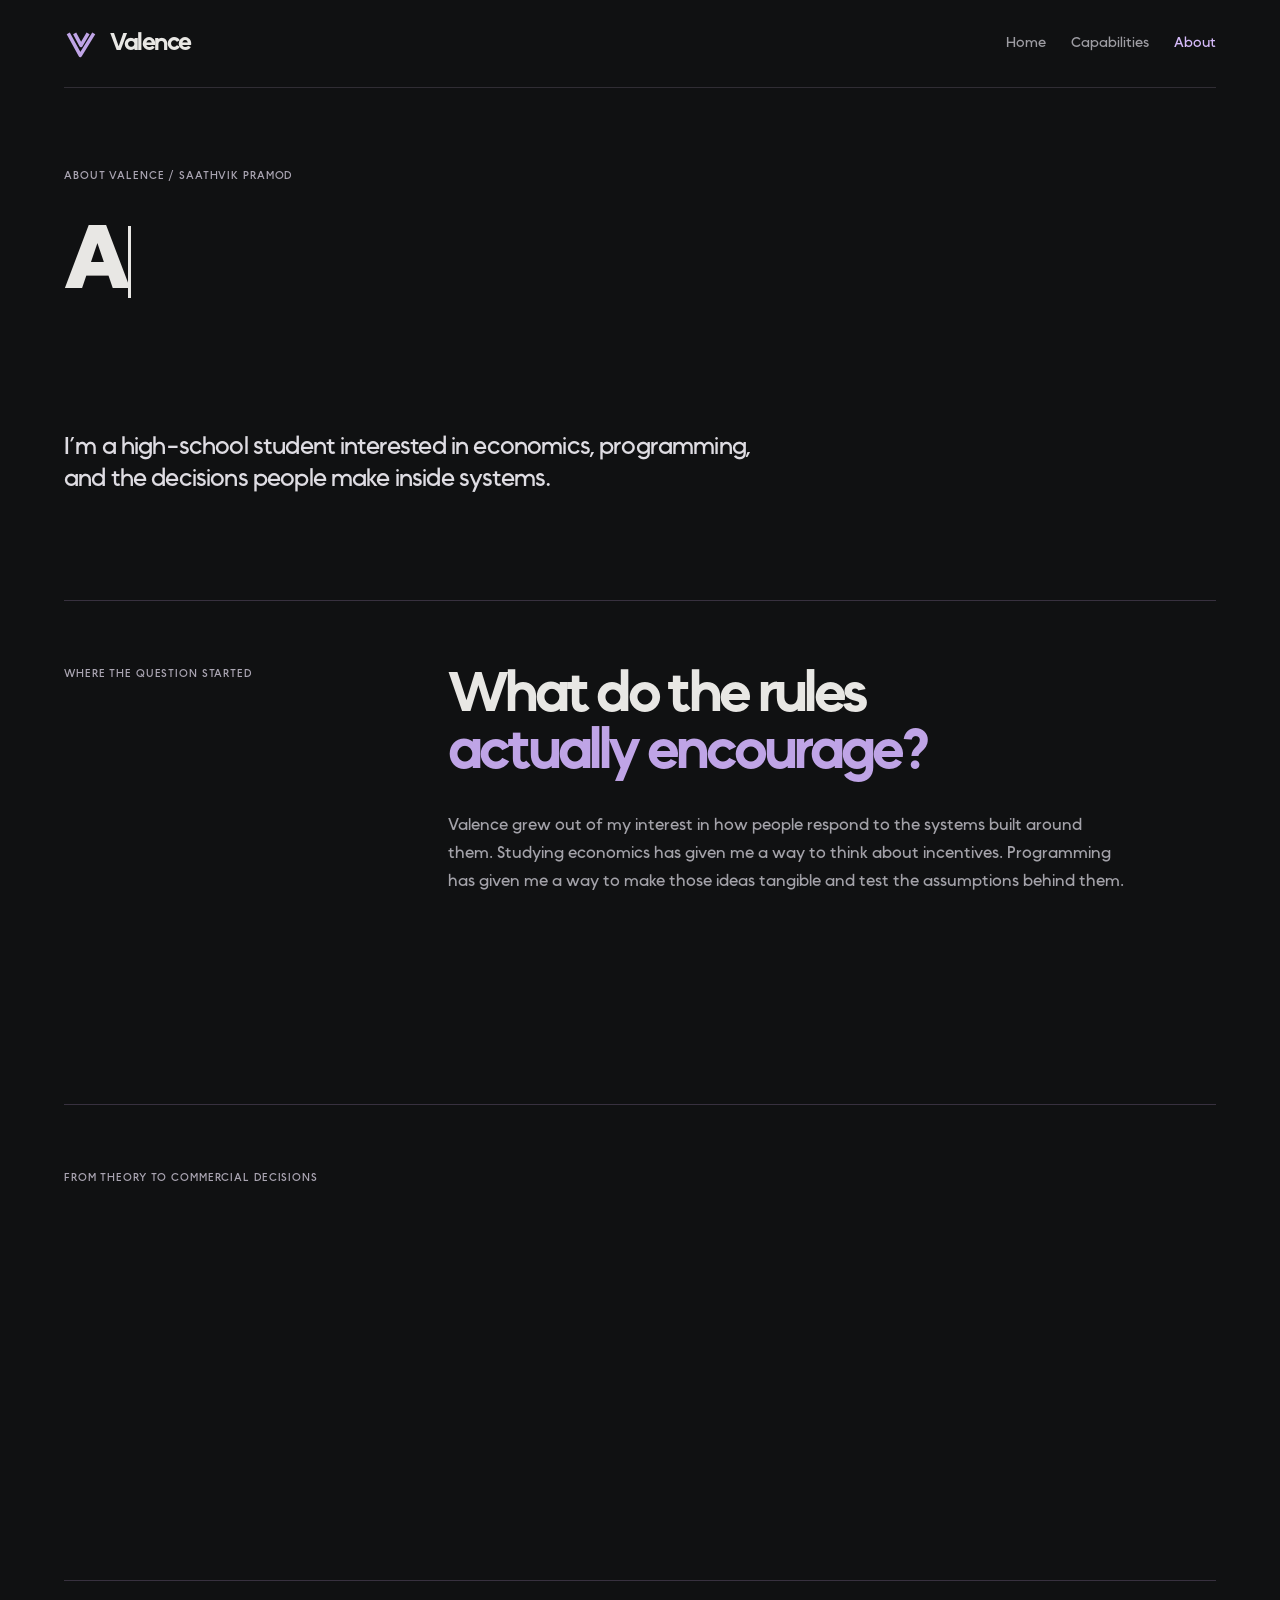
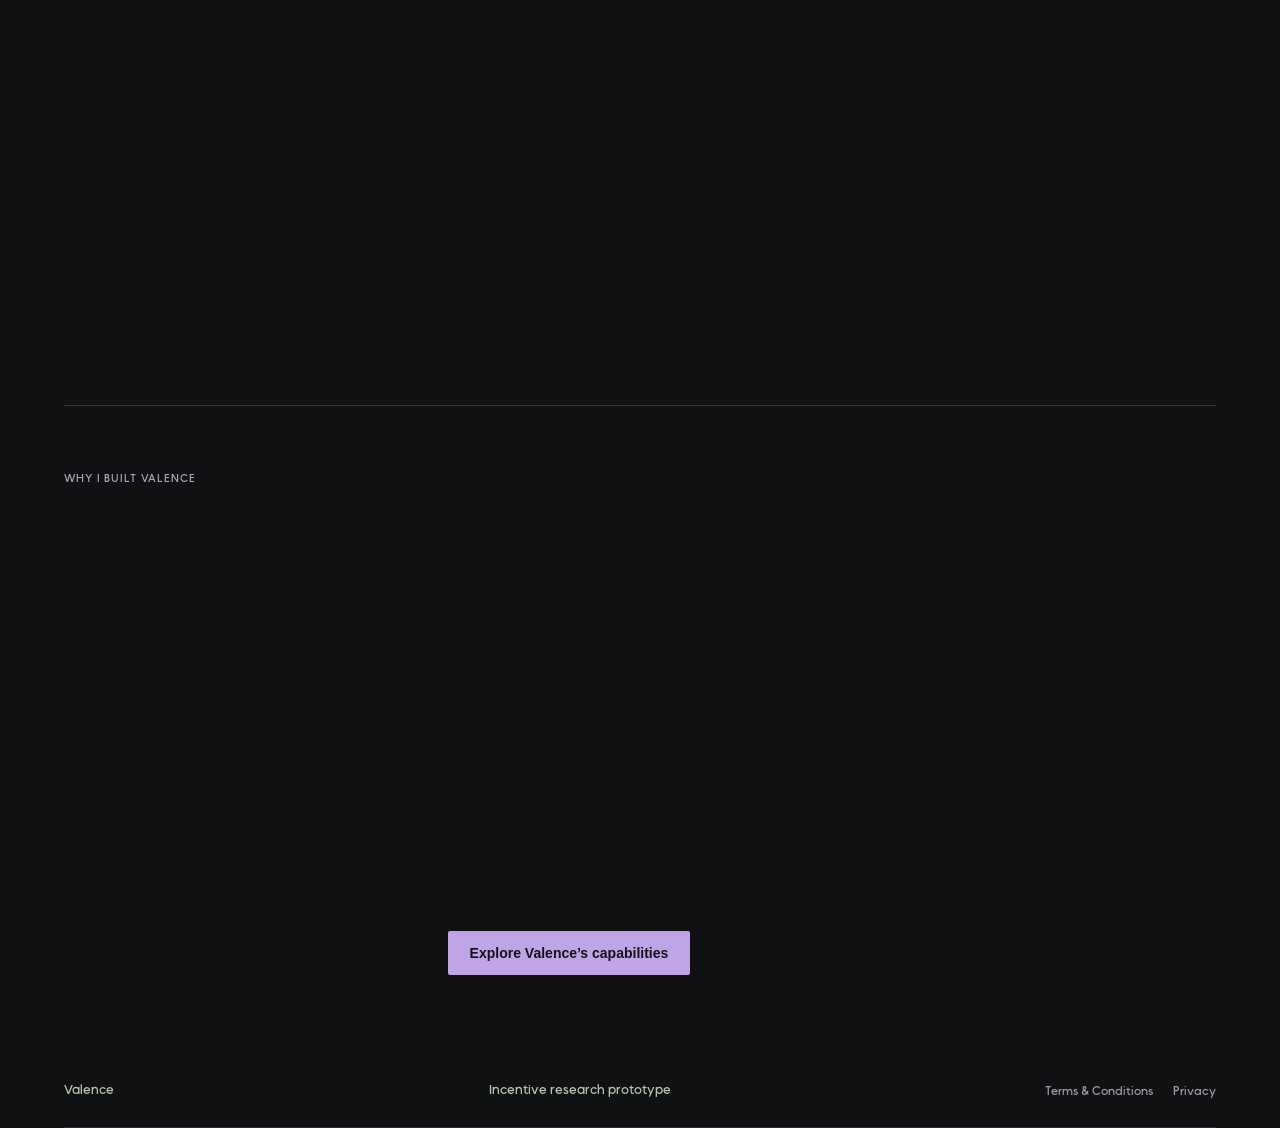
==== about.html @ 8403eb71 "Add files via upload" ====
<!doctype html><html lang="en"><head><meta charset="utf-8"><meta name="referrer" content="no-referrer"><meta http-equiv="Content-Security-Policy" content="default-src 'self'; script-src 'self'; style-src 'self'; style-src-attr 'unsafe-inline'; img-src 'self'; font-src 'self'; connect-src 'none'; object-src 'none'; base-uri 'none'; form-action 'none'; frame-src 'none'"><meta name="viewport" content="width=device-width,initial-scale=1"><title>About | Valence</title><link rel="preload" href="fonts/OkineSans-Regular.otf" as="font" type="font/otf" crossorigin>
<link rel="preload" href="fonts/OkineSans-Bold.otf" as="font" type="font/otf" crossorigin>
<link rel="stylesheet" href="styles.css"></head><body><header><a class="brand" href="index.html"><img class="logo" src="logo.svg" alt="">Valence</a><nav aria-label="Main navigation"><a href="index.html">Home</a><a href="capabilities.html">Capabilities</a><a href="about.html" aria-current="page">About</a></nav></header><main><section class="about-intro"><div class="micro">About Valence / Saathvik Pramod</div><h1 data-type-title>A question<br>worth <em>building for.</em></h1><p class="lead">I’m a high-school student interested in economics, programming, and the decisions people make inside systems.</p></section><section class="about-story"><div class="micro">Where the question started</div><div><h2 class="word-reveal">What do the rules<br><em>actually encourage?</em></h2><p class="reveal">Valence grew out of my interest in how people respond to the systems built around them. Studying economics has given me a way to think about incentives. Programming has given me a way to make those ideas tangible and test the assumptions behind them.</p><p class="reveal">My projects have become a way to investigate questions I encounter in economics. I built Ceteris to help students construct and explore economic diagrams, and Causal Playground to examine how different statistical methods can produce different answers from the same underlying model.</p></div></section><section class="about-story"><div class="micro">From theory to commercial decisions</div><div><h2 class="word-reveal">The details<br><em>change the outcome.</em></h2><p class="reveal">Alongside those projects, I’ve been researching consumer algorithms and contract complexity. That work explores how better computational tools might change the incentives of businesses whose offers they evaluate.</p><p class="reveal">During my logistics internship with Kochi Holdings, I worked on market-entry comparisons involving customs arrangements, duty deferral, and working capital. It gave me experience examining how commercial decisions depend on the details of their terms.</p></div></section><section class="about-question"><p class="word-reveal">A company sets a target.<br>A salesperson responds to the reward.<br><em>Where do their interests diverge?</em></p></section><section class="about-story"><div class="micro">Why I built Valence</div><div><h2 class="word-reveal">Make a trade-off<br><em>visible.</em></h2><p class="reveal">Valence brings these interests together around compensation design. I wanted to explore the conditions under which a sensible decision for a salesperson becomes an expensive one for the company.</p><p class="reveal">The current prototype investigates that question through models of commissions, discounts, and deal timing. Building it as a high-school student has also meant making the limits explicit. The calculations can demonstrate an incentive conflict under defined assumptions; understanding a real organization takes further evidence.</p><p class="reveal">My aim is to make those trade-offs visible, with calculations people can inspect and assumptions they can challenge.</p><a class="cta" href="capabilities.html">Explore Valence’s capabilities</a></div></section></main><footer><a href="index.html">Valence</a><span>Incentive research prototype</span><nav aria-label="Legal"><a href="terms.html">Terms &amp; Conditions</a><a href="privacy.html">Privacy</a></nav></footer><script src="app.js"></script></body></html>
---- styles.css ----
*{box-sizing:border-box}html{scroll-behavior:smooth}body{background:#181b1a;color:#e6e7da;font:16px/1.55 'Arial',sans-serif;margin:0}main,header,footer{width:min(90%,1400px);margin:auto}header,footer,.bar{display:flex;align-items:center;justify-content:space-between;border-bottom:1px solid #414641;padding:22px 0;gap:20px}a{color:inherit;text-decoration:none}a:hover{color:#d4e996}.brand{font-weight:650;font-size:24px;letter-spacing:-1.3px}.mark{color:#d1e88e;display:inline-block;transform:skew(-21deg);letter-spacing:-5px;margin-right:14px}nav{display:flex;gap:25px;font-size:14px}.hero{display:grid;grid-template-columns:1fr 1fr;align-items:center;padding:65px 0 54px;gap:3vw}.micro,small{font:12px/1.5 monospace;letter-spacing:.08em;color:#b8c3ae}.micro{text-transform:uppercase}.micro i{display:inline-block;width:7px;height:7px;background:#cce998;border-radius:50%;margin-right:9px}h1,h2{font-weight:450;letter-spacing:-.065em;line-height:1.02}h1{font-size:clamp(55px,6.6vw,106px);margin:24px 0}h1 em,h2 em{font-family:Georgia,serif;font-weight:400;color:#cadd9c}p{color:#bec4bc;max-width:48ch}.cta,button{display:inline-block;background:#d0e49b;color:#1d251a;border:0;border-radius:3px;padding:13px 19px;margin:15px 0;font:600 14px Arial;cursor:pointer}.cta:hover,button:hover{background:#e2f0c1}.plate{background:#202522;position:relative;padding:16px;aspect-ratio:1.24;display:flex;flex-direction:column;justify-content:space-between;overflow:hidden}.plate canvas{position:absolute;inset:0;width:100%;height:100%}.plate small{position:relative;font-size:10px}.plate small:last-child{text-align:right}section{scroll-margin-top:20px}.lab{border-top:1px solid #55604f;padding:35px 0 55px}.lab h2,#notes h2{font-size:clamp(40px,5vw,76px);margin:18px 0}.work{display:grid;grid-template-columns:1fr 1.3fr;gap:7%;margin-top:28px;border-block:1px solid #424841;padding:24px 0}.controls label{display:block;margin:14px 0}input{width:100%;accent-color:#cde49b}output{float:right}.graph{width:100%;height:170px}.result{color:#d3e5ad;min-height:3em}details{padding:17px 0;border-bottom:1px solid #464c45}summary{cursor:pointer}footer{margin-top:52px;font-size:13px;color:#bac1b3}.rise{animation:enter .8s ease-out both}@keyframes enter{from{opacity:0;transform:translateY(14px)}}@media(max-width:760px){.hero,.work{grid-template-columns:1fr}.hero{padding:35px 0}.plate{margin-top:18px;aspect-ratio:1.6}nav{gap:12px}header{gap:10px}.brand{font-size:21px}}@media(prefers-reduced-motion:reduce){*{scroll-behavior:auto!important;animation:none!important}}

:root{color-scheme:dark}body{background:#101112;color:#e8e7e4}header{padding:25px 0}.mark{color:#bfa4e6}nav a{color:#9d9ca2}nav a:hover{color:#d0b7f4}.hero{grid-template-columns:1.05fr 1fr;padding:60px 0 90px;gap:9%}h1{font-size:clamp(60px,7.6vw,118px);font-weight:750;letter-spacing:-.075em;line-height:.9;margin:30px 0}h1 em{color:#e8e7e4;font:inherit}h1 .accent{color:#bfa4e6}.micro,small{color:#aaa5b2;font-size:11px}.lead{font-size:24px;line-height:1.35;color:#dedce2;letter-spacing:-.035em}p{color:#a3a2a9;line-height:1.75}.cta,button{background:#bfa4e6;color:#141116;padding:14px 22px;border-radius:2px}.cta:hover,button:hover{background:#d0b9ee}input{accent-color:#bfa4e6}.study{border:1px solid #353138;background:#161518;padding:26px;align-self:center}.study-head,.timeline,.readout{display:flex;justify-content:space-between;align-items:center;gap:10px}.study-head{font:10px monospace;letter-spacing:.08em;border-bottom:1px solid #373139;padding-bottom:20px}.live{color:#bfa4e6}.timeline{font:10px monospace;color:#8e8995;margin-top:26px}.deal{padding:35px 0 26px}.deal h3{font-size:44px;letter-spacing:-.05em;line-height:1.08;font-weight:500;margin:15px 0 27px}.path{display:flex;gap:5px}.path span{height:4px;flex:1;background:#bfa4e6;animation:fill 4s infinite;transform-origin:left}.path span:nth-child(2){animation-delay:.2s}.path span:nth-child(3){animation-delay:.4s}.path span:nth-child(4){animation-delay:.6s}.path span:nth-child(5){animation-delay:.8s}.path span:nth-child(6){animation-delay:1s}.path span:nth-child(7){animation-delay:1.2s}.readout{border-top:1px solid #333036;padding:18px 0;font-size:13px;color:#aaa5af}.readout strong{font-size:25px;letter-spacing:-.04em;font-weight:500;color:#ddd6e7}.readout .bonus{color:#bfa4e6}.finding{display:flex;align-items:center;gap:17px;border-block:1px solid #403746;padding:20px 0;margin:0 0 20px;color:#9f96aa;font-size:14px}.finding b{color:#d8c5ee;font-weight:500}.cross{font-size:34px;color:#bfa4e6}.study-link{font-size:13px}.study-note{display:block;margin-top:22px;font-size:10px}.principle{border-top:1px solid #302e34;padding:70px 0}.principle p{font-size:clamp(28px,3.7vw,55px);color:#e0dce4;letter-spacing:-.045em;line-height:1.2;max-width:none;margin-bottom:0}.principle p span{color:#a78acb}.lab{padding:65px 0 80px;border-color:#353039}.lab h2,#notes h2,.closing h2{font-weight:500;letter-spacing:-.06em}h2 em{font:inherit;color:#bfa4e6}.work{gap:10%;border-color:#353039;margin-top:40px;padding:35px 0}.bar,details,header,footer{border-color:#302d34}.result{color:#c4afdf}.graph{height:210px}#notes{padding:40px 0}.closing{text-align:center;padding:100px 0 80px}.closing h2{font-size:clamp(50px,7vw,100px);line-height:1;margin:25px 0}.reveal{opacity:0;transform:translateY(25px);transition:opacity .8s,transform .8s}.reveal.visible{opacity:1;transform:none}a,button{transition:background .2s,color .2s}footer{margin-top:0;padding:26px 0}@keyframes fill{0%,12%{transform:scaleX(.05);opacity:.25}45%,80%{transform:scaleX(1);opacity:1}100%{opacity:.25}}@media(max-width:760px){.hero{grid-template-columns:1fr;gap:35px;padding-top:36px}.study{width:100%}h1{font-size:clamp(60px,13vw,95px)}.work{gap:24px}.principle{padding:45px 0}}@media(prefers-reduced-motion:reduce){.reveal{opacity:1;transform:none}.path span{animation:none}}

.brand{display:flex;align-items:center;gap:12px;letter-spacing:-.06em}.logo{width:34px;height:34px}.sim-controls{display:grid;grid-template-columns:1fr 1fr;gap:8px 24px}.sim-controls label{font-size:13px}.sim-controls output{color:#d8c2f5}select{width:100%;padding:11px;background:#201d25;color:#eee;border:1px solid #49404f;font:inherit}.work{grid-template-columns:1fr 1.15fr;gap:5%}.graph{height:290px}.metric-row{display:grid;grid-template-columns:1fr 1fr;gap:20px;padding:20px 0;border-bottom:1px solid #353039}.metric-row small{display:block}.metric-row strong{display:block;font-size:25px;font-weight:500}.actions{display:flex;gap:12px;flex-wrap:wrap}.secondary{background:transparent;color:#cbb5e9;border:1px solid #665376}.legend{display:flex;gap:18px;font-size:12px;color:#aaa}.steps{display:flex;gap:15px;font:11px monospace;color:#8c8694;margin-top:20px}.steps .active{color:#ddc5ff}.case{border-block:1px solid #353039;padding:65px 0}.case h2{font-size:clamp(36px,5vw,65px);max-width:800px;margin:20px 0}.case-grid{display:grid;grid-template-columns:1fr 1fr;gap:8%}.case a{text-decoration:underline;text-underline-offset:4px;color:#c7abec}.finding{animation:none}.result{font-size:14px}.case p{max-width:60ch}button:disabled{opacity:.6}input,select,button,a{outline-offset:5px}.study h3{font-size:40px}@media(max-width:760px){.work,.case-grid{grid-template-columns:1fr}.sim-controls{grid-template-columns:1fr 1fr}.metric-row strong{font-size:21px}.steps{flex-wrap:wrap}nav{font-size:12px;gap:12px}}

/* Preserve headline layout while revealing individual characters. */
.typing-character { visibility: hidden; position: relative; }
.typing-character.typed { visibility: visible; }
.typing-character.cursor::after {
  content: '';
  position: absolute;
  left: 100%;
  top: .12em;
  width: .035em;
  height: .8em;
  margin-left: .035em;
  background: currentColor;
}
.typing-complete .cursor::after { animation: caret-blink 1s step-end infinite; }
@keyframes caret-blink { 0%, 49% { opacity: 1; } 50%, 100% { opacity: 0; } }
@media (prefers-reduced-motion: reduce) {
  .typing-complete .cursor::after { animation: none; }
}

@font-face { font-family: "MADE Okine Sans"; src: url("fonts/OkineSans-Light.otf") format("opentype"); font-weight: 300; font-style: normal; font-display: swap; }
@font-face { font-family: "MADE Okine Sans"; src: url("fonts/OkineSans-Regular.otf") format("opentype"); font-weight: 400; font-style: normal; font-display: swap; }
@font-face { font-family: "MADE Okine Sans"; src: url("fonts/OkineSans-Medium.otf") format("opentype"); font-weight: 500; font-style: normal; font-display: swap; }
@font-face { font-family: "MADE Okine Sans"; src: url("fonts/OkineSans-Bold.otf") format("opentype"); font-weight: 700; font-style: normal; font-display: swap; }
@font-face { font-family: "MADE Okine Sans"; src: url("fonts/OkineSans-Black.otf") format("opentype"); font-weight: 900; font-style: normal; font-display: swap; }
body, button, select, input, small, .micro, .study-head, .timeline, .steps { font-family: "MADE Okine Sans", Arial, sans-serif; }
h1 em, h2 em { font-family: inherit; }
.cap-intro { padding: 90px 0 65px; max-width: 1000px; }
.cap-intro h1 { font-size: clamp(52px,7vw,100px); line-height: .98; }
.cap-intro p { font-size: 21px; max-width: 650px; }
.cap-jump { display:flex; gap: 25px; flex-wrap:wrap; padding: 20px 0; border-block:1px solid #353039; color:#b8a8cc; font-size:14px; }
.cap-section { padding: 75px 0; border-bottom:1px solid #353039; }
.cap-section h2 { font-size:clamp(34px,4.5vw,64px); margin:15px 0 30px; max-width:850px; }
.cap-split { display:grid; grid-template-columns:.9fr 1.1fr; gap:8%; align-items:start; }
.cap-section p { max-width:60ch; }
.cap-section h3 { font-size:23px; font-weight:500; letter-spacing:-.025em; }
.cap-demo { border:1px solid #39333f; padding:25px; background:#161518; }
.cap-demo label { display:block; font-size:14px; margin:14px 0; }
.cap-demo output { color:#c9afea; }
.cap-demo canvas { width:100%; height:190px; display:block; }
.cap-table-wrap { overflow-x:auto; }
.cap-table { width:100%; border-collapse:collapse; text-align:left; font-size:14px; font-variant-numeric:tabular-nums; }
.cap-table th { font-weight:400; color:#ada3b8; }
.cap-table td,.cap-table th { padding:17px 12px 17px 0; border-bottom:1px solid #38313f; white-space:nowrap; }
.cap-table .preferred { color:#dcc6f9; }
.cap-feedback { min-height:4.5em; color:#c7b1e3; font-size:14px; }
.word-reveal .reveal-word { display:inline-block; opacity:0; transform:translateY(10px); transition:opacity .6s,transform .6s; transition-delay:var(--delay); }
.word-reveal.visible .reveal-word { opacity:1; transform:none; }
.result-arrival { animation:result-arrival .45s ease-out both; }
@keyframes result-arrival { from {opacity:.2;transform:translateY(7px)} to {opacity:1;transform:none} }
.scope-list { padding-left:20px; color:#aaa3b0; line-height:1.8; }
nav a[aria-current="page"] { color:#d5baf9; }
@media(max-width:850px) { .cap-split {grid-template-columns:1fr;gap:25px} header {flex-wrap:wrap}nav{flex-wrap:wrap}.cap-intro{padding:50px 0}.cap-demo{padding:18px} }
@media(prefers-reduced-motion:reduce) { .word-reveal .reveal-word{opacity:1;transform:none;transition:none} }

h1 {font-weight:700; font-size:clamp(54px,6.7vw,104px); letter-spacing:-.065em;}
.brand {font-weight:500;}
@media(max-width:760px){h1{font-size:clamp(44px,11vw,82px)}}

.curve-legend { color:#bfa4e6; }
.legal-page {max-width:850px;padding:65px 0 90px;}
.legal-page h1{font-size:clamp(38px,6vw,74px);line-height:1.1;letter-spacing:-.04em;}
.legal-page h2{font-size:24px;letter-spacing:-.02em;line-height:1.3;margin-top:35px;}
.legal-page p{max-width:75ch;}
.legal-page a{color:#cbb0eb;text-decoration:underline;text-underline-offset:3px;}
footer{flex-wrap:wrap;}footer nav{font-size:12px;gap:20px;}

.auto-lab {display:grid;grid-template-columns:1fr 1.1fr;gap:7%;border-block:1px solid #39313f;padding:30px 0;margin:35px 0;}
.auto-status {display:flex;justify-content:space-between;align-items:center;gap:15px;flex-wrap:wrap;}
.pause-demo {font-size:11px;padding:7px 10px;margin:0;}
.auto-lab h3 {font-size:clamp(25px,3vw,42px);line-height:1.2;letter-spacing:-.04em;min-height:2.4em;margin:30px 0 12px;font-weight:500;}
.auto-lab p {min-height:6em;}
.demo-curve {width:100%;height:230px;display:block;}
.auto-track {display:flex;gap:8px;margin:30px 0;}
.auto-track span {height:3px;background:#38303f;flex:1;transition:background .4s;}
.auto-track span.active {background:#bfa4e6;}
.text-link {display:inline-block;color:#cbb5e7;border-bottom:1px solid #665275;padding-bottom:5px;}
.about-intro {padding:80px 0;max-width:1050px;}
.about-intro h1 {font-size:clamp(50px,7vw,100px);line-height:1.04;}
.about-intro h1 em {color:#bfa4e6;font:inherit;}
.about-intro .lead {max-width:720px;}
.about-story {display:grid;grid-template-columns:.55fr 1.45fr;gap:8%;padding:65px 0;border-top:1px solid #38313f;}
.about-story h2 {font-size:clamp(35px,4.4vw,63px);margin:0 0 30px;}
.about-story p {max-width:68ch;}
.about-question {padding:70px 0;border-top:1px solid #38313f;}
.about-question p {font-size:clamp(25px,3.5vw,49px);line-height:1.45;letter-spacing:-.045em;max-width:100%;color:#ddd6e8;}
.about-question em {font-style:normal;color:#bfa4e6;}
.word-reveal .accent {color:#bfa4e6;}
@media(max-width:850px){.auto-lab,.about-story{grid-template-columns:1fr;gap:25px}.about-intro{padding:45px 0}.auto-lab h3,.auto-lab p{min-height:0}.cap-intro h1{font-size:clamp(38px,8vw,80px)}}
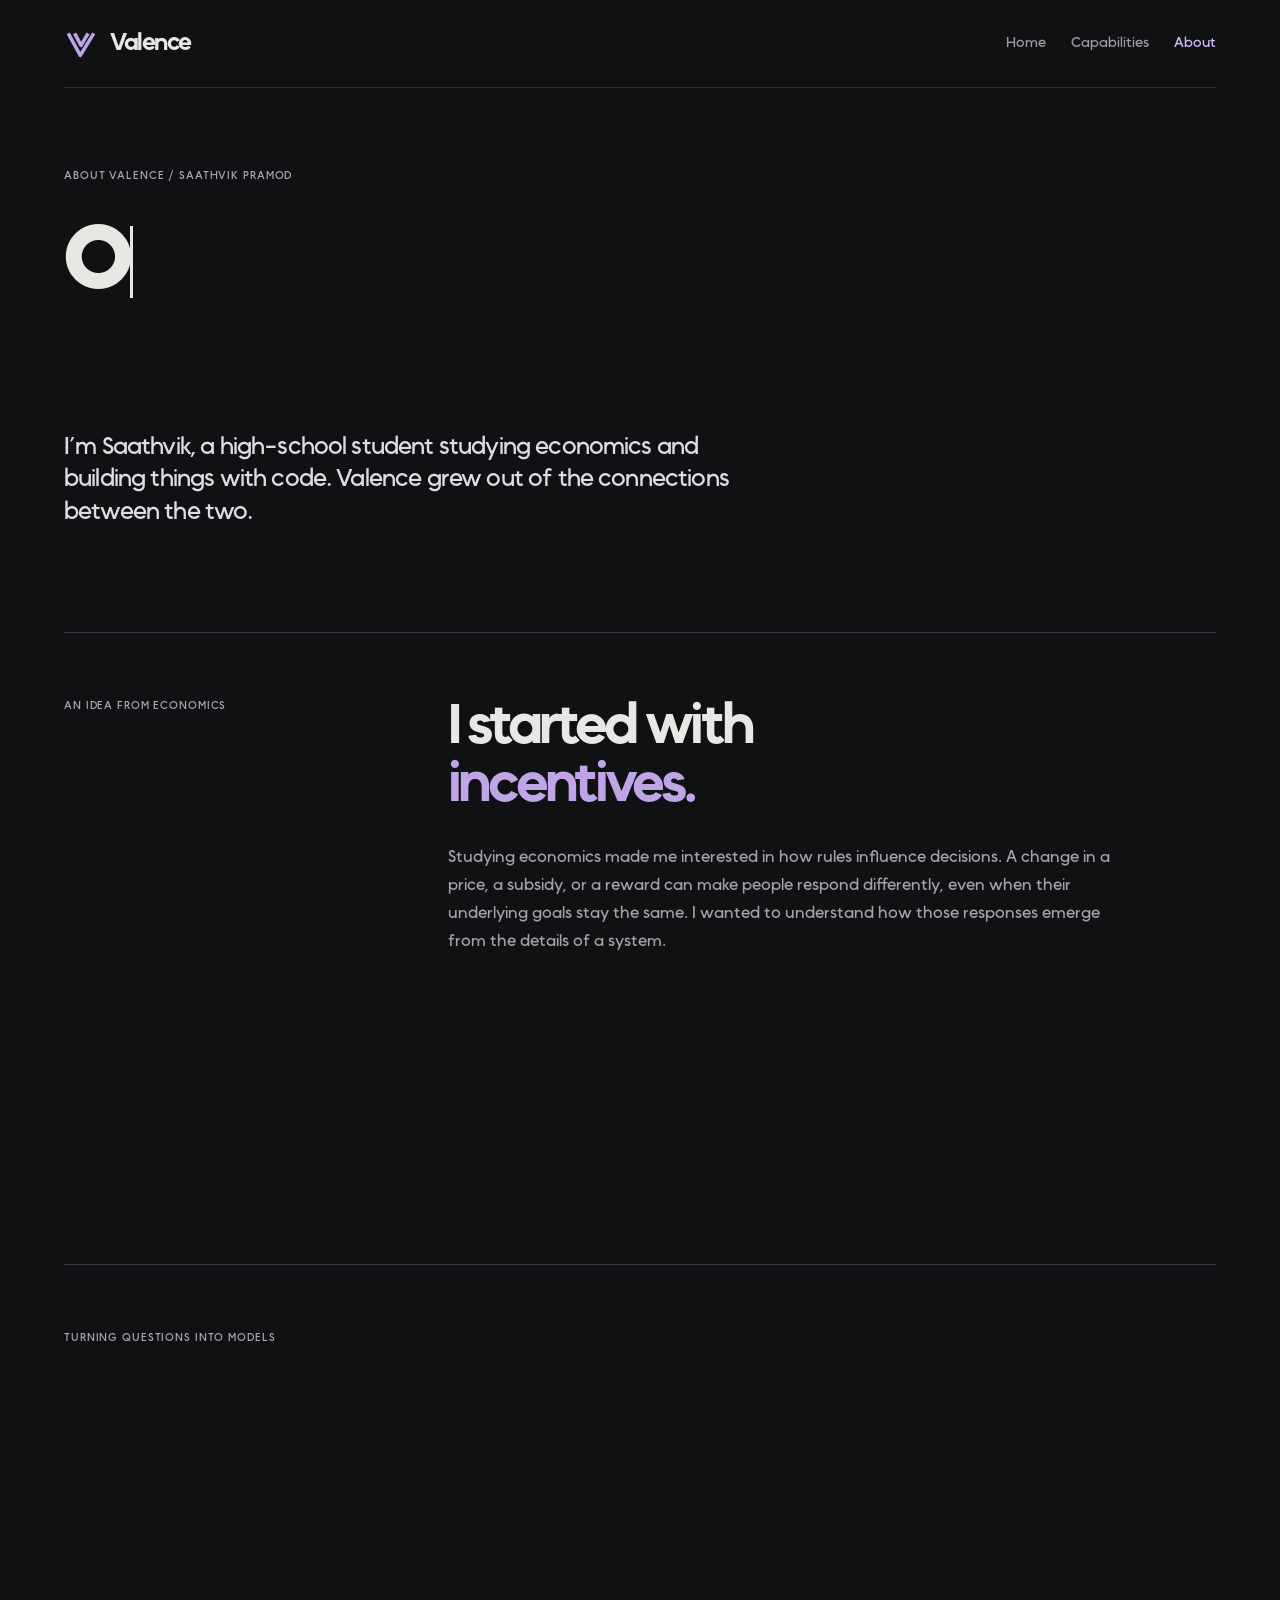
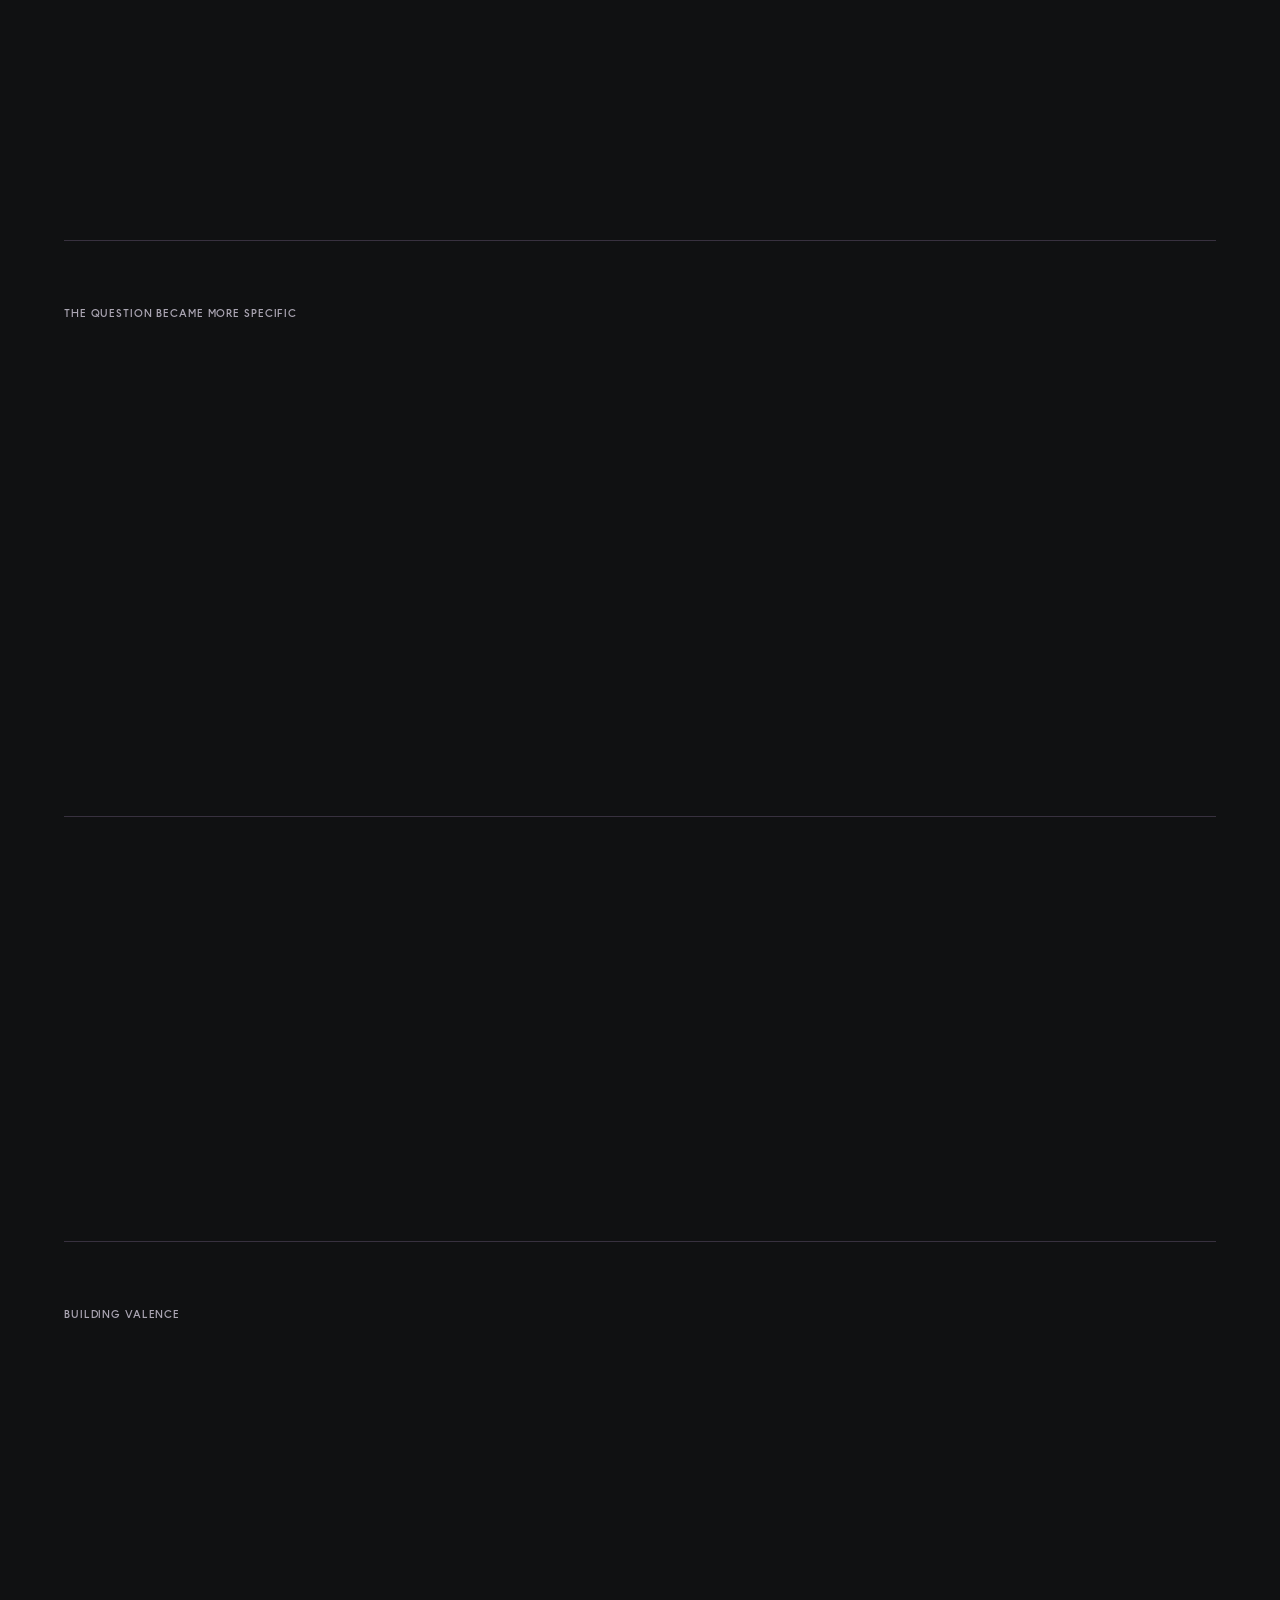
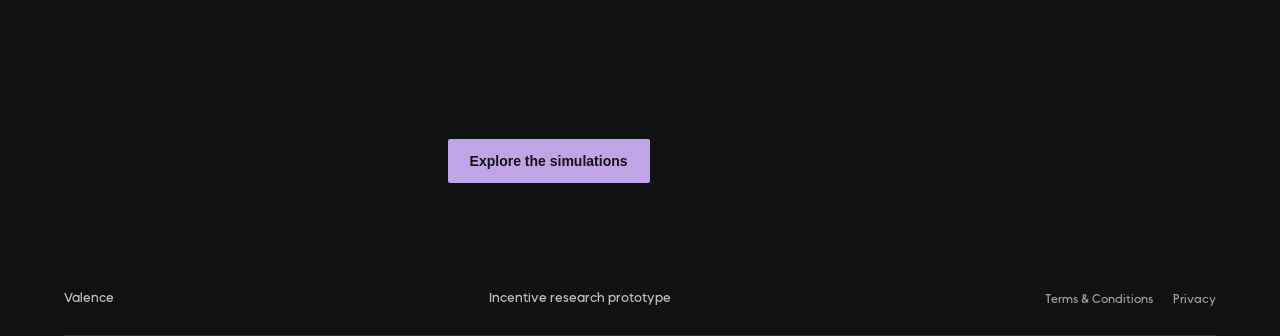
==== commit 930ca22d: "Add files via upload" ====
--- a/about.html
+++ b/about.html
@@ -1,3 +1,10 @@
 <!doctype html><html lang="en"><head><meta charset="utf-8"><meta name="referrer" content="no-referrer"><meta http-equiv="Content-Security-Policy" content="default-src 'self'; script-src 'self'; style-src 'self'; style-src-attr 'unsafe-inline'; img-src 'self'; font-src 'self'; connect-src 'none'; object-src 'none'; base-uri 'none'; form-action 'none'; frame-src 'none'"><meta name="viewport" content="width=device-width,initial-scale=1"><title>About | Valence</title><link rel="preload" href="fonts/OkineSans-Regular.otf" as="font" type="font/otf" crossorigin>
 <link rel="preload" href="fonts/OkineSans-Bold.otf" as="font" type="font/otf" crossorigin>
-<link rel="stylesheet" href="styles.css"></head><body><header><a class="brand" href="index.html"><img class="logo" src="logo.svg" alt="">Valence</a><nav aria-label="Main navigation"><a href="index.html">Home</a><a href="capabilities.html">Capabilities</a><a href="about.html" aria-current="page">About</a></nav></header><main><section class="about-intro"><div class="micro">About Valence / Saathvik Pramod</div><h1 data-type-title>A question<br>worth <em>building for.</em></h1><p class="lead">I’m a high-school student interested in economics, programming, and the decisions people make inside systems.</p></section><section class="about-story"><div class="micro">Where the question started</div><div><h2 class="word-reveal">What do the rules<br><em>actually encourage?</em></h2><p class="reveal">Valence grew out of my interest in how people respond to the systems built around them. Studying economics has given me a way to think about incentives. Programming has given me a way to make those ideas tangible and test the assumptions behind them.</p><p class="reveal">My projects have become a way to investigate questions I encounter in economics. I built Ceteris to help students construct and explore economic diagrams, and Causal Playground to examine how different statistical methods can produce different answers from the same underlying model.</p></div></section><section class="about-story"><div class="micro">From theory to commercial decisions</div><div><h2 class="word-reveal">The details<br><em>change the outcome.</em></h2><p class="reveal">Alongside those projects, I’ve been researching consumer algorithms and contract complexity. That work explores how better computational tools might change the incentives of businesses whose offers they evaluate.</p><p class="reveal">During my logistics internship with Kochi Holdings, I worked on market-entry comparisons involving customs arrangements, duty deferral, and working capital. It gave me experience examining how commercial decisions depend on the details of their terms.</p></div></section><section class="about-question"><p class="word-reveal">A company sets a target.<br>A salesperson responds to the reward.<br><em>Where do their interests diverge?</em></p></section><section class="about-story"><div class="micro">Why I built Valence</div><div><h2 class="word-reveal">Make a trade-off<br><em>visible.</em></h2><p class="reveal">Valence brings these interests together around compensation design. I wanted to explore the conditions under which a sensible decision for a salesperson becomes an expensive one for the company.</p><p class="reveal">The current prototype investigates that question through models of commissions, discounts, and deal timing. Building it as a high-school student has also meant making the limits explicit. The calculations can demonstrate an incentive conflict under defined assumptions; understanding a real organization takes further evidence.</p><p class="reveal">My aim is to make those trade-offs visible, with calculations people can inspect and assumptions they can challenge.</p><a class="cta" href="capabilities.html">Explore Valence’s capabilities</a></div></section></main><footer><a href="index.html">Valence</a><span>Incentive research prototype</span><nav aria-label="Legal"><a href="terms.html">Terms &amp; Conditions</a><a href="privacy.html">Privacy</a></nav></footer><script src="app.js"></script></body></html>+<link rel="stylesheet" href="styles.css"></head><body><header><a class="brand" href="index.html"><img class="logo" src="logo.svg" alt="">Valence</a><nav aria-label="Main navigation"><a href="index.html">Home</a><a href="capabilities.html">Capabilities</a><a href="about.html" aria-current="page">About</a></nav></header><main>
+<section class="about-intro"><div class="micro">About Valence / Saathvik Pramod</div><h1 data-type-title>One question<br>led to <em>another.</em></h1><p class="lead">I’m Saathvik, a high-school student studying economics and building things with code. Valence grew out of the connections between the two.</p></section>
+<section class="about-story"><div class="micro">An idea from economics</div><div><h2 class="word-reveal">I started with<br><em>incentives.</em></h2><p class="reveal">Studying economics made me interested in how rules influence decisions. A change in a price, a subsidy, or a reward can make people respond differently, even when their underlying goals stay the same. I wanted to understand how those responses emerge from the details of a system.</p><p class="reveal">During my logistics internship with Kochi Holdings, that interest became more practical. I worked on market-entry comparisons involving customs arrangements, duty deferral, and working capital. Evaluating the alternatives meant looking closely at how each arrangement worked and when its costs would arise.</p><p class="reveal">That gave me a concrete way to think about something I had encountered in class. To understand a decision, I needed to understand the terms under which someone was making it.</p></div></section>
+<section class="about-story"><div class="micro">Turning questions into models</div><div><h2 class="word-reveal">I wanted to<br><em>change the inputs.</em></h2><p class="reveal">I carried that interest into my own coding projects. With Ceteris, I built a tool for constructing and exploring economic diagrams. It let me turn relationships I was studying into something people could work with themselves.</p><p class="reveal">Causal Playground took a related question further. I could set up an underlying model, generate data, and examine how different statistical methods produced different estimates. Building it made the assumptions behind a result much harder to ignore.</p><p class="reveal">I began thinking about other economic questions I could explore this way. If a small change in an assumption could change an estimate, what might a small change in a commercial rule do to the choices people made?</p></div></section>
+<section class="about-story"><div class="micro">The question became more specific</div><div><h2 class="word-reveal">Then I thought about<br><em>who writes the rules.</em></h2><p class="reveal">My research into consumer algorithms and contract complexity brought me back to the relationship between a decision and its terms. I was exploring how better computational tools might change the incentives of the businesses whose offers those tools evaluate.</p><p class="reveal">From there, I started thinking about compensation. A company writes a commission plan to encourage sales. A salesperson makes decisions within that plan. But the company’s objective and the salesperson’s reward are different quantities.</p><p class="reveal">A bonus threshold offered a specific question to model. Could offering a discount to close a deal before quarter-end increase the salesperson’s pay while reducing the company’s contribution from the sale?</p></div></section>
+<section class="about-question"><p class="word-reveal">What would the plan reward<br>someone for doing?<br><em>What would that choice cost?</em></p></section>
+<section class="about-story"><div class="micro">Building Valence</div><div><h2 class="word-reveal">That became<br><em>the first simulation.</em></h2><p class="reveal">Valence is my attempt to make that question inspectable. The prototype compares deal timing, discounts, and bonus structures, then shows how the same choice affects expected salesperson pay and company contribution.</p><p class="reveal">It brings together the things I’ve been working on: using economics to frame a question, code to explore it, and explicit assumptions to explain the answer. I’m building it as a high-school student, with a focused model that I can keep testing and improving.</p><p class="reveal">The question I started with has become more precise. When we put a reward in front of someone, what decision are we actually making worthwhile?</p><a class="cta" href="capabilities.html">Explore the simulations</a></div></section>
+</main><footer><a href="index.html">Valence</a><span>Incentive research prototype</span><nav aria-label="Legal"><a href="terms.html">Terms &amp; Conditions</a><a href="privacy.html">Privacy</a></nav></footer><script src="app.js"></script></body></html>
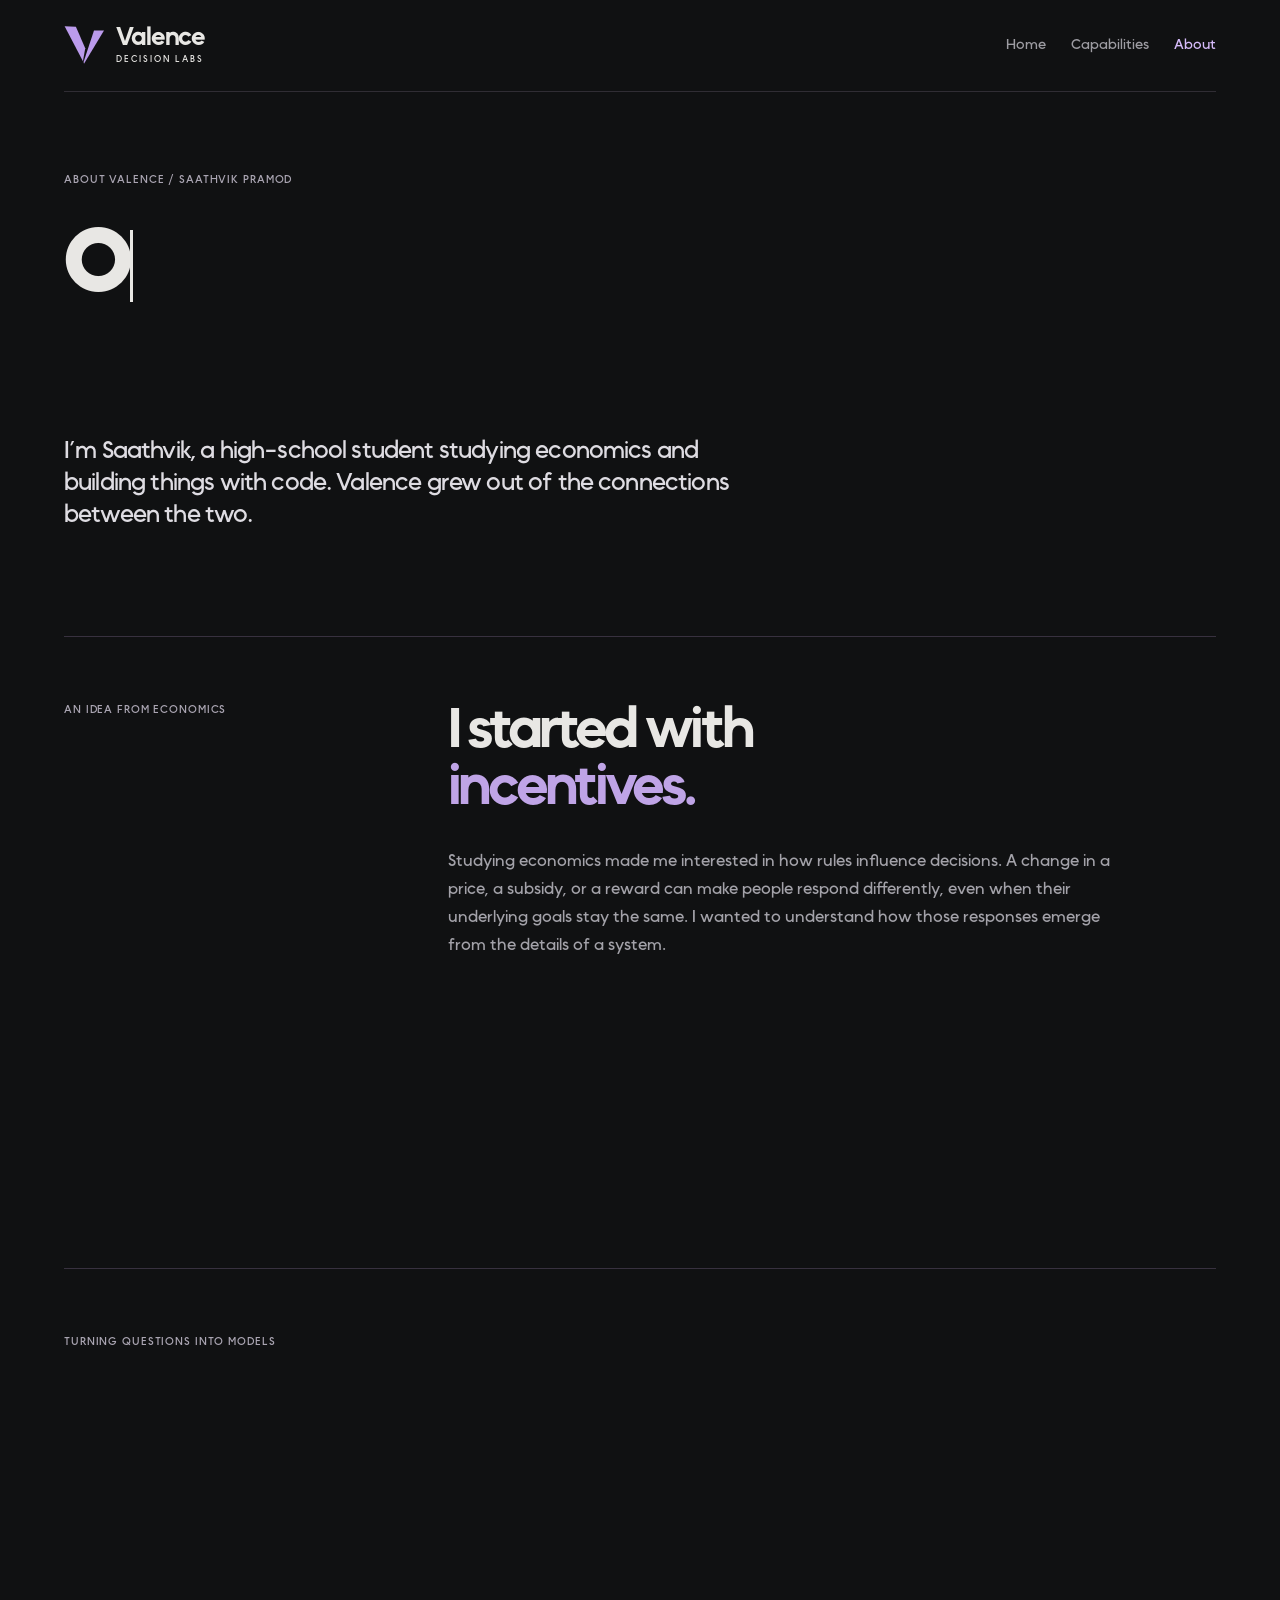
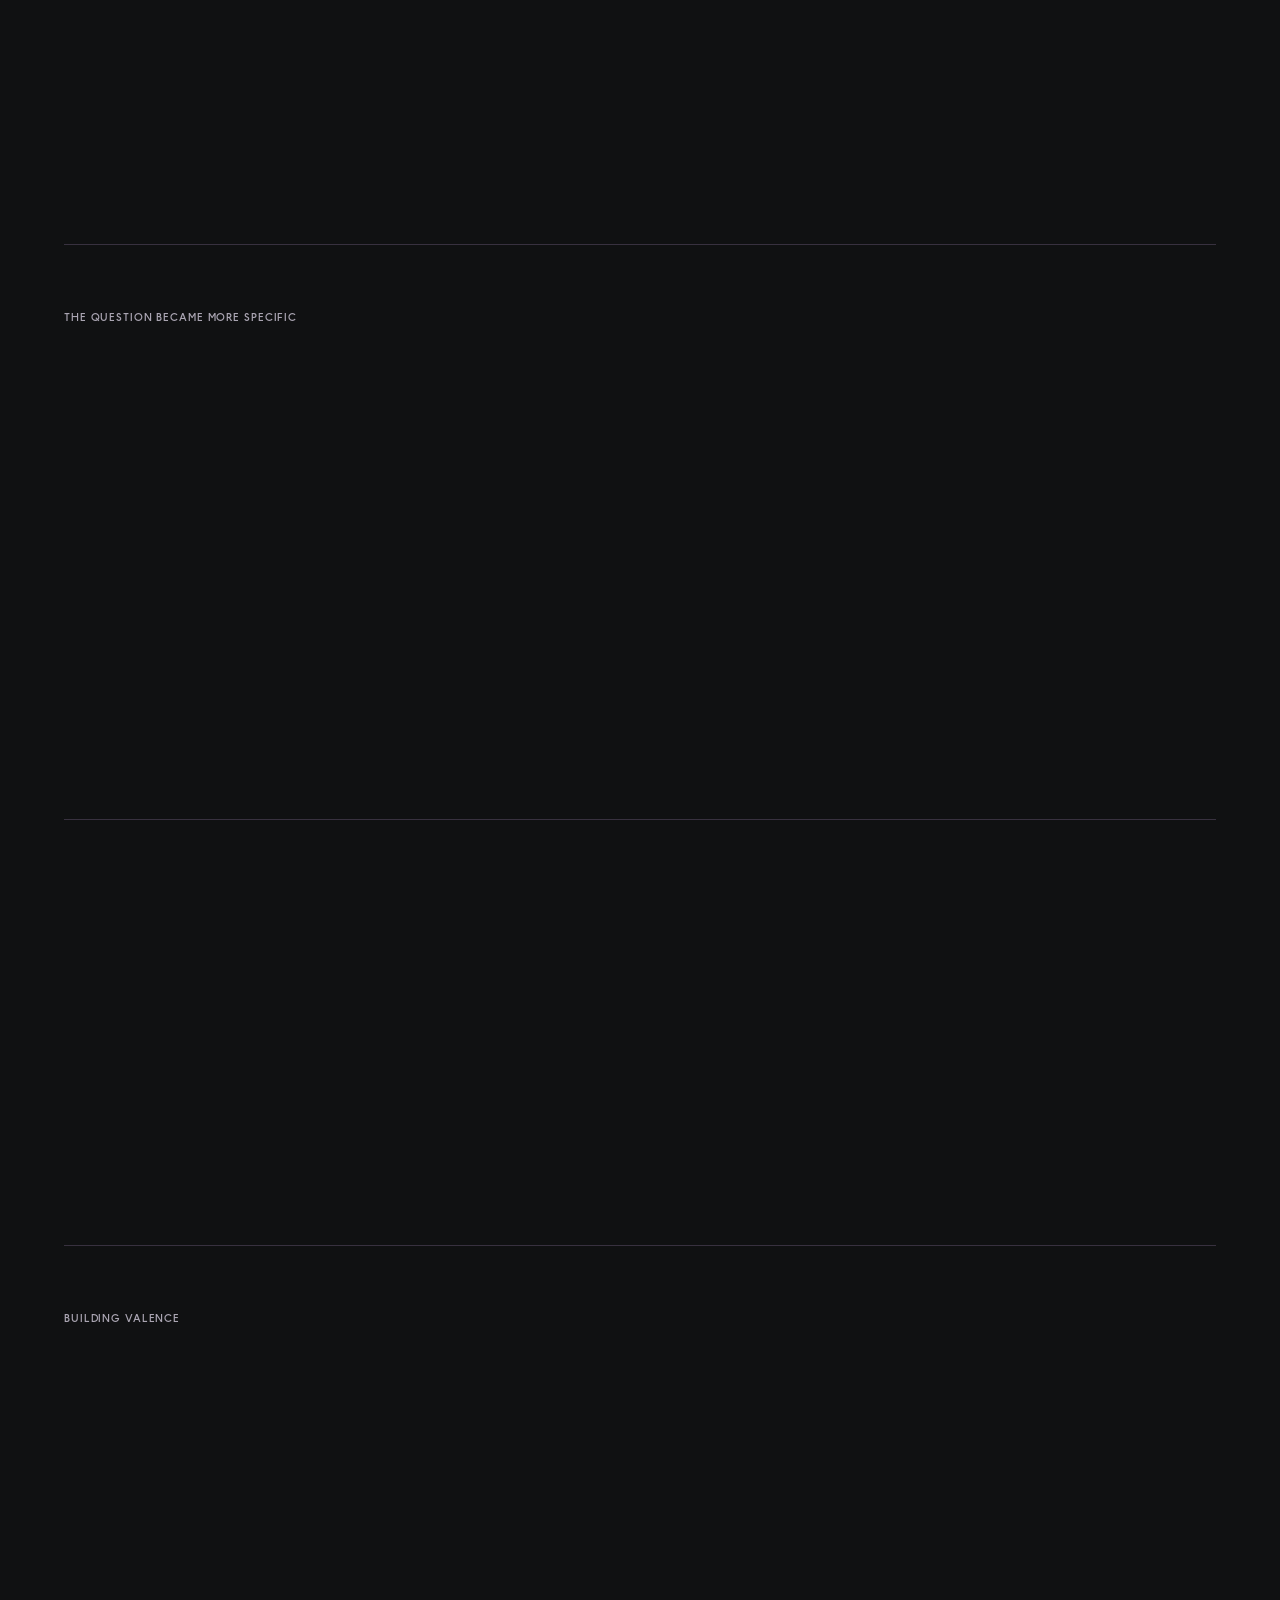
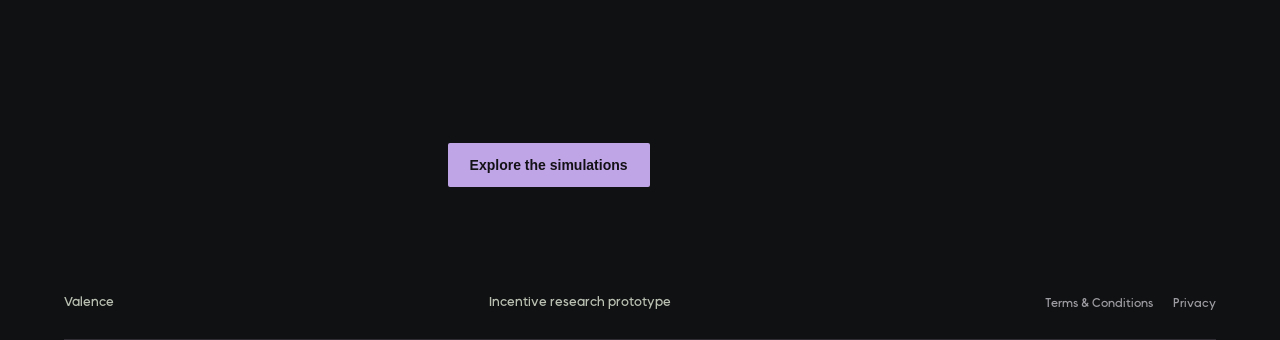
==== commit 2a3939e2: "Add files via upload" ====
--- a/about.html
+++ b/about.html
@@ -1,6 +1,6 @@
 <!doctype html><html lang="en"><head><meta charset="utf-8"><meta name="referrer" content="no-referrer"><meta http-equiv="Content-Security-Policy" content="default-src 'self'; script-src 'self'; style-src 'self'; style-src-attr 'unsafe-inline'; img-src 'self'; font-src 'self'; connect-src 'none'; object-src 'none'; base-uri 'none'; form-action 'none'; frame-src 'none'"><meta name="viewport" content="width=device-width,initial-scale=1"><title>About | Valence</title><link rel="preload" href="fonts/OkineSans-Regular.otf" as="font" type="font/otf" crossorigin>
 <link rel="preload" href="fonts/OkineSans-Bold.otf" as="font" type="font/otf" crossorigin>
-<link rel="stylesheet" href="styles.css"></head><body><header><a class="brand" href="index.html"><img class="logo" src="logo.svg" alt="">Valence</a><nav aria-label="Main navigation"><a href="index.html">Home</a><a href="capabilities.html">Capabilities</a><a href="about.html" aria-current="page">About</a></nav></header><main>
+<link rel="stylesheet" href="styles.css"></head><body><header><a class="brand" href="index.html" aria-label="Valence Decision Labs home"><img class="logo" src="logo.svg" alt="" width="40" height="40"><span class="brand-wordmark">Valence<small>Decision Labs</small></span></a><nav aria-label="Main navigation"><a href="index.html">Home</a><a href="capabilities.html">Capabilities</a><a href="about.html" aria-current="page">About</a></nav></header><main>
 <section class="about-intro"><div class="micro">About Valence / Saathvik Pramod</div><h1 data-type-title>One question<br>led to <em>another.</em></h1><p class="lead">I’m Saathvik, a high-school student studying economics and building things with code. Valence grew out of the connections between the two.</p></section>
 <section class="about-story"><div class="micro">An idea from economics</div><div><h2 class="word-reveal">I started with<br><em>incentives.</em></h2><p class="reveal">Studying economics made me interested in how rules influence decisions. A change in a price, a subsidy, or a reward can make people respond differently, even when their underlying goals stay the same. I wanted to understand how those responses emerge from the details of a system.</p><p class="reveal">During my logistics internship with Kochi Holdings, that interest became more practical. I worked on market-entry comparisons involving customs arrangements, duty deferral, and working capital. Evaluating the alternatives meant looking closely at how each arrangement worked and when its costs would arise.</p><p class="reveal">That gave me a concrete way to think about something I had encountered in class. To understand a decision, I needed to understand the terms under which someone was making it.</p></div></section>
 <section class="about-story"><div class="micro">Turning questions into models</div><div><h2 class="word-reveal">I wanted to<br><em>change the inputs.</em></h2><p class="reveal">I carried that interest into my own coding projects. With Ceteris, I built a tool for constructing and exploring economic diagrams. It let me turn relationships I was studying into something people could work with themselves.</p><p class="reveal">Causal Playground took a related question further. I could set up an underlying model, generate data, and examine how different statistical methods produced different estimates. Building it made the assumptions behind a result much harder to ignore.</p><p class="reveal">I began thinking about other economic questions I could explore this way. If a small change in an assumption could change an estimate, what might a small change in a commercial rule do to the choices people made?</p></div></section>
--- a/styles.css
+++ b/styles.css
@@ -93,3 +93,9 @@
 .about-question em {font-style:normal;color:#bfa4e6;}
 .word-reveal .accent {color:#bfa4e6;}
 @media(max-width:850px){.auto-lab,.about-story{grid-template-columns:1fr;gap:25px}.about-intro{padding:45px 0}.auto-lab h3,.auto-lab p{min-height:0}.cap-intro h1{font-size:clamp(38px,8vw,80px)}}
+
+/* Split-V identity and compact header wordmark. */
+.brand .logo{width:40px;height:40px;flex-shrink:0}
+.brand-wordmark{display:flex;flex-direction:column;gap:5px;font-size:25px;line-height:1;letter-spacing:-.045em}
+.brand-wordmark small{font-family:inherit;font-size:9px;line-height:1.2;letter-spacing:.22em;text-transform:uppercase;color:inherit;white-space:nowrap}
+@media(max-width:760px){.brand{gap:9px}.brand .logo{width:32px;height:32px}.brand-wordmark{font-size:21px}.brand-wordmark small{font-size:7.5px}}
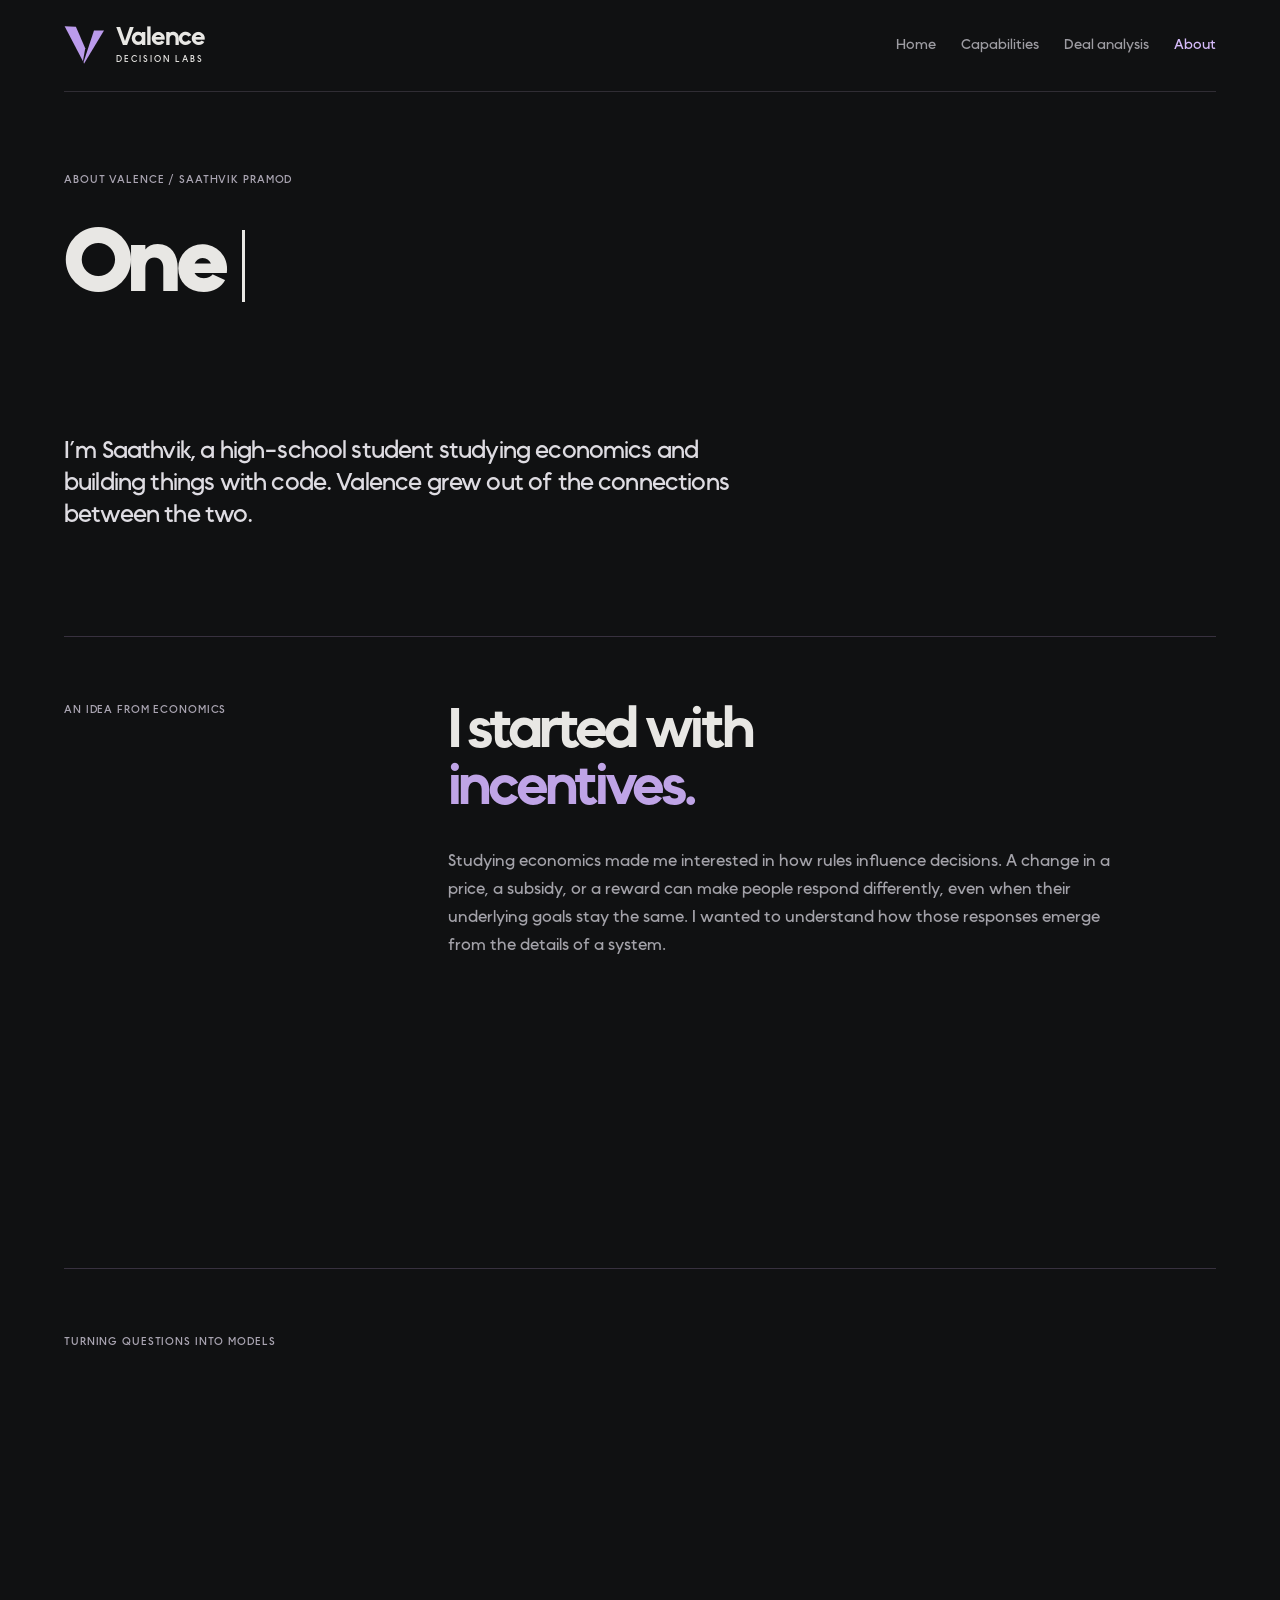
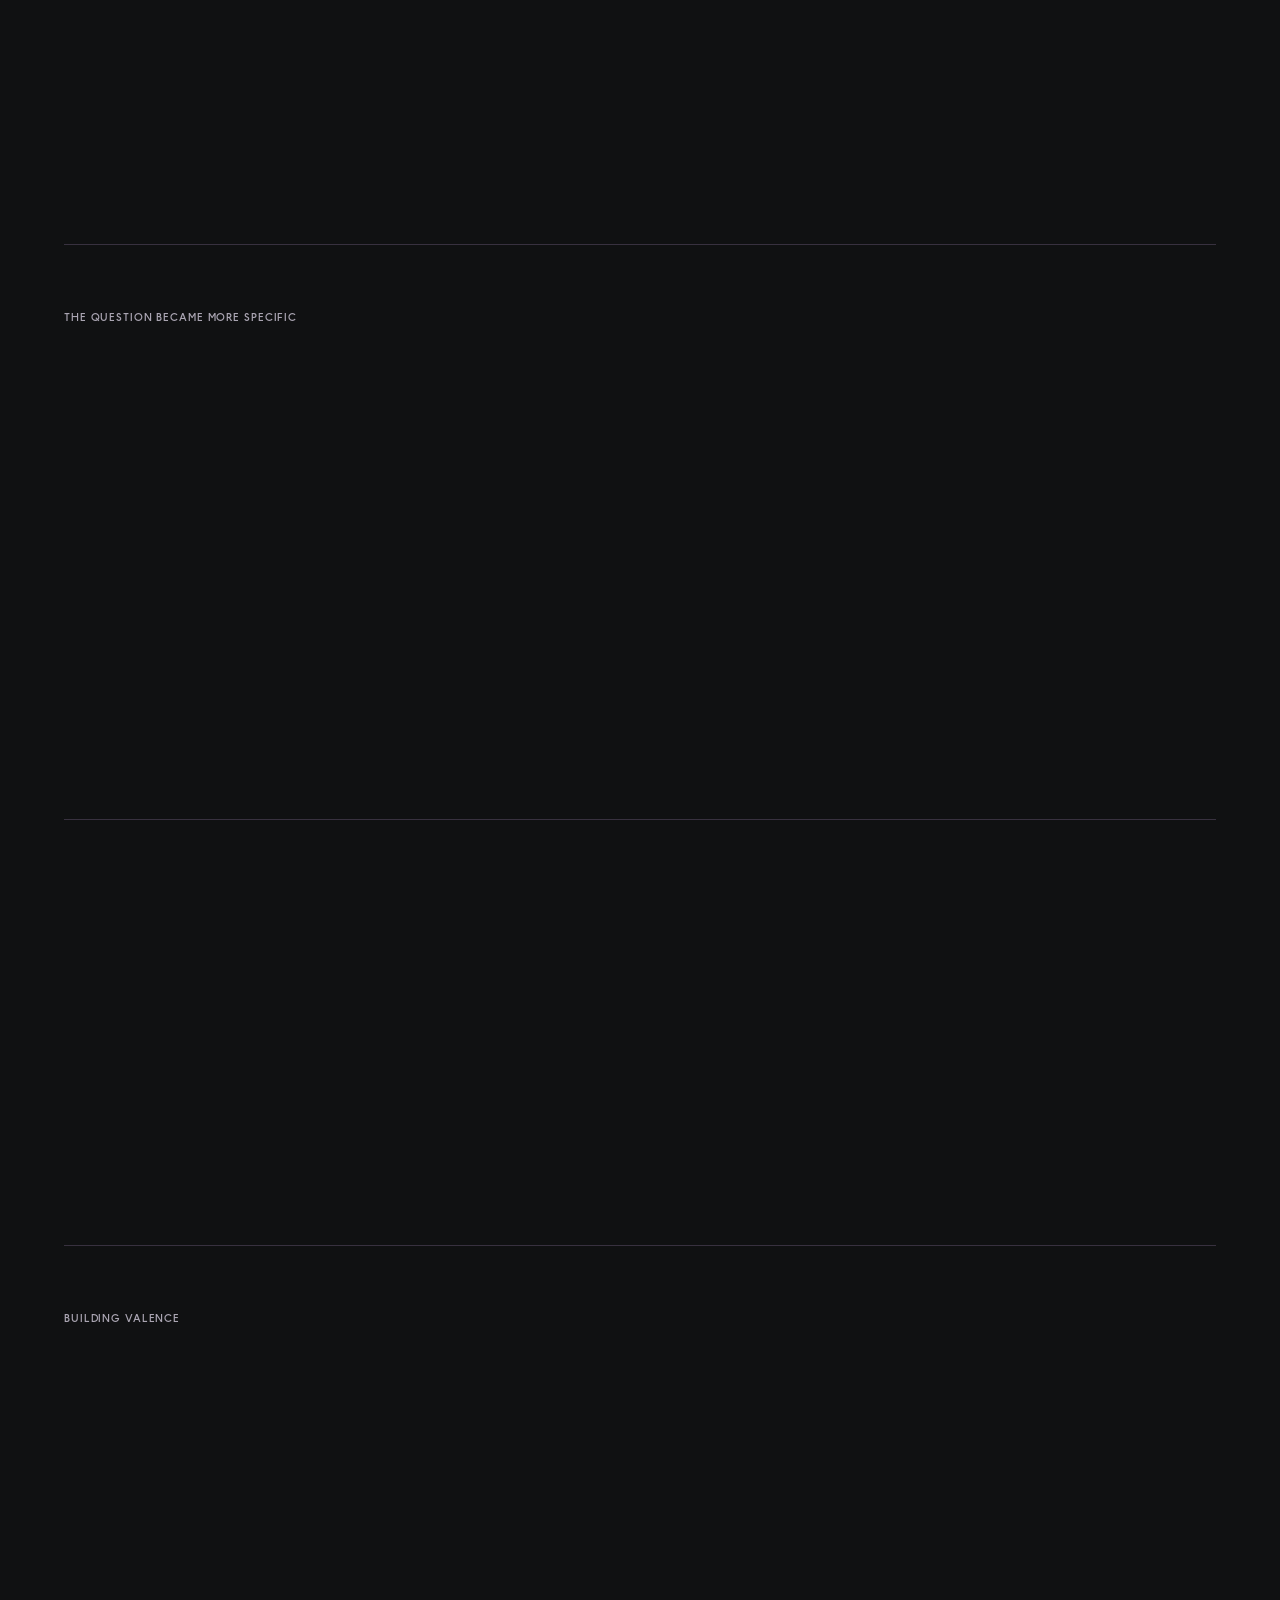
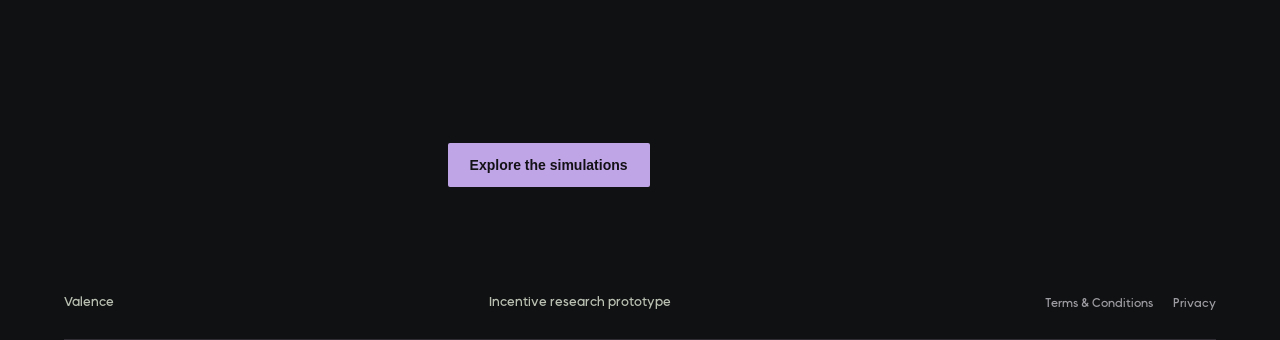
==== commit 1cba28d1: "Add files via upload" ====
--- a/about.html
+++ b/about.html
@@ -1,6 +1,6 @@
 <!doctype html><html lang="en"><head><meta charset="utf-8"><meta name="referrer" content="no-referrer"><meta http-equiv="Content-Security-Policy" content="default-src 'self'; script-src 'self'; style-src 'self'; style-src-attr 'unsafe-inline'; img-src 'self'; font-src 'self'; connect-src 'none'; object-src 'none'; base-uri 'none'; form-action 'none'; frame-src 'none'"><meta name="viewport" content="width=device-width,initial-scale=1"><title>About | Valence</title><link rel="preload" href="fonts/OkineSans-Regular.otf" as="font" type="font/otf" crossorigin>
 <link rel="preload" href="fonts/OkineSans-Bold.otf" as="font" type="font/otf" crossorigin>
-<link rel="stylesheet" href="styles.css"></head><body><header><a class="brand" href="index.html" aria-label="Valence Decision Labs home"><img class="logo" src="logo.svg" alt="" width="40" height="40"><span class="brand-wordmark">Valence<small>Decision Labs</small></span></a><nav aria-label="Main navigation"><a href="index.html">Home</a><a href="capabilities.html">Capabilities</a><a href="about.html" aria-current="page">About</a></nav></header><main>
+<link rel="stylesheet" href="styles.css"></head><body><header><a class="brand" href="index.html" aria-label="Valence Decision Labs home"><img class="logo" src="logo.svg" alt="" width="40" height="40"><span class="brand-wordmark">Valence<small>Decision Labs</small></span></a><nav aria-label="Main navigation"><a href="index.html">Home</a><a href="capabilities.html">Capabilities</a><a href="deal-analysis.html">Deal analysis</a><a href="about.html" aria-current="page">About</a></nav></header><main>
 <section class="about-intro"><div class="micro">About Valence / Saathvik Pramod</div><h1 data-type-title>One question<br>led to <em>another.</em></h1><p class="lead">I’m Saathvik, a high-school student studying economics and building things with code. Valence grew out of the connections between the two.</p></section>
 <section class="about-story"><div class="micro">An idea from economics</div><div><h2 class="word-reveal">I started with<br><em>incentives.</em></h2><p class="reveal">Studying economics made me interested in how rules influence decisions. A change in a price, a subsidy, or a reward can make people respond differently, even when their underlying goals stay the same. I wanted to understand how those responses emerge from the details of a system.</p><p class="reveal">During my logistics internship with Kochi Holdings, that interest became more practical. I worked on market-entry comparisons involving customs arrangements, duty deferral, and working capital. Evaluating the alternatives meant looking closely at how each arrangement worked and when its costs would arise.</p><p class="reveal">That gave me a concrete way to think about something I had encountered in class. To understand a decision, I needed to understand the terms under which someone was making it.</p></div></section>
 <section class="about-story"><div class="micro">Turning questions into models</div><div><h2 class="word-reveal">I wanted to<br><em>change the inputs.</em></h2><p class="reveal">I carried that interest into my own coding projects. With Ceteris, I built a tool for constructing and exploring economic diagrams. It let me turn relationships I was studying into something people could work with themselves.</p><p class="reveal">Causal Playground took a related question further. I could set up an underlying model, generate data, and examine how different statistical methods produced different estimates. Building it made the assumptions behind a result much harder to ignore.</p><p class="reveal">I began thinking about other economic questions I could explore this way. If a small change in an assumption could change an estimate, what might a small change in a commercial rule do to the choices people made?</p></div></section>
